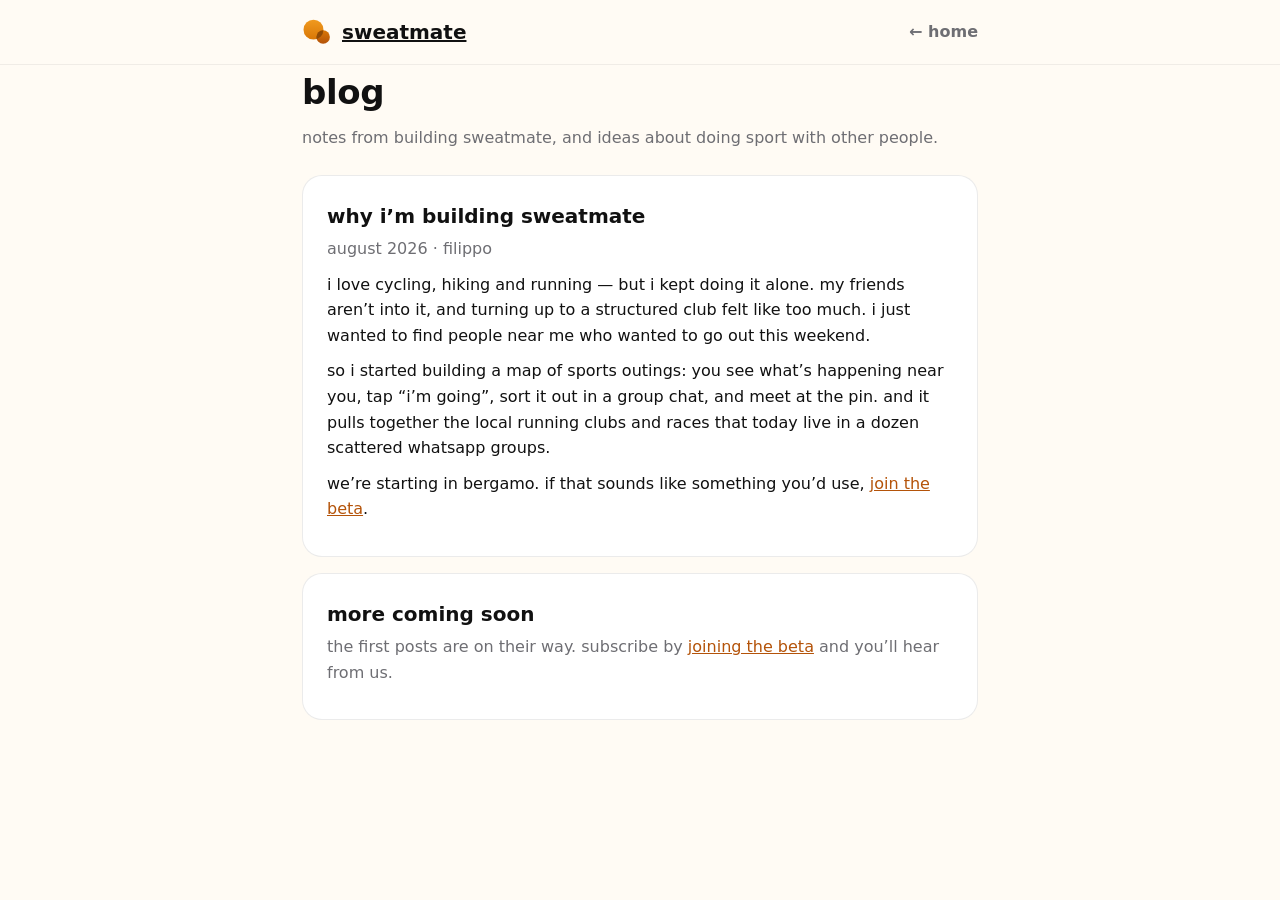
==== blog.html @ 702ef286 "sito coming soon: home (stile nomadtable per lo sport), guidelines, blog, beta signup + CNAME sweatm" ====
<!DOCTYPE html>
<html lang="en">
<head>
<meta charset="utf-8">
<meta name="viewport" content="width=device-width, initial-scale=1">
<title>sweatmate — blog</title>
<link rel="stylesheet" href="_style.css">
</head>
<body>
<svg width="0" height="0" style="position:absolute"><defs>
  <linearGradient id="gl" x1="0" y1="0" x2="0" y2="1"><stop offset="0" stop-color="#F09A1F"/><stop offset="1" stop-color="#D97706"/></linearGradient>
  <linearGradient id="gr" x1="0" y1="0" x2="0" y2="1"><stop offset="0" stop-color="#D97706"/><stop offset="1" stop-color="#B45309"/></linearGradient>
</defs></svg>
<header><div class="nav">
  <a class="brand" href="/"><svg class="pin" viewBox="0 0 512 512"><g transform="translate(256,256)"><circle cx="-60" cy="-40" r="170" fill="url(#gl)"/><circle cx="105" cy="85" r="115" fill="url(#gr)"/><clipPath id="c"><circle cx="-60" cy="-40" r="170"/></clipPath><circle cx="105" cy="85" r="115" fill="#8F4A05" clip-path="url(#c)"/></g></svg>sweatmate</a>
  <a class="back" href="/">← home</a>
</div></header>
<main class="wrap">
  <h1>blog</h1>
  <p class="muted">notes from building sweatmate, and ideas about doing sport with other people.</p>

  <div class="post" style="margin-top:24px">
    <h3>why i’m building sweatmate</h3>
    <p class="muted">august 2026 · filippo</p>
    <p>i love cycling, hiking and running — but i kept doing it alone. my friends aren’t into it, and turning up to a structured club felt like too much. i just wanted to find people near me who wanted to go out this weekend.</p>
    <p>so i started building a map of sports outings: you see what’s happening near you, tap “i’m going”, sort it out in a group chat, and meet at the pin. and it pulls together the local running clubs and races that today live in a dozen scattered whatsapp groups.</p>
    <p>we’re starting in bergamo. if that sounds like something you’d use, <a href="/#join">join the beta</a>.</p>
  </div>

  <div class="post">
    <h3>more coming soon</h3>
    <p class="muted">the first posts are on their way. subscribe by <a href="/#join">joining the beta</a> and you’ll hear from us.</p>
  </div>
</main>
</body>
</html>
---- _style.css ----
:root{
  --amber:#D97706; --amber-lo:#B45309; --tint:#FCECD9; --ink:#111; --grey:#6E6E73; --bg:#FFFBF4;
  --round: ui-rounded, "SF Pro Rounded", system-ui, -apple-system, "Segoe UI", sans-serif;
}
*{box-sizing:border-box; margin:0; padding:0;}
body{font-family:var(--round); color:var(--ink); background:var(--bg); line-height:1.6;
     -webkit-font-smoothing:antialiased;}
a{color:var(--amber-lo);}
.wrap{max-width:720px; margin:0 auto; padding:0 22px;}
header{border-bottom:1px solid rgba(0,0,0,.06); background:var(--bg);}
.nav{display:flex; align-items:center; gap:10px; height:64px; max-width:720px; margin:0 auto; padding:0 22px;}
.brand{display:flex; align-items:center; gap:10px; font-weight:800; font-size:20px; color:var(--ink);}
.brand svg{width:30px; height:30px;}
.nav .back{margin-left:auto; color:var(--grey); font-weight:600; text-decoration:none;}
main{padding:40px 0 80px;}
h1{font-size:34px; font-weight:800; margin-bottom:6px; letter-spacing:-.01em;}
h2{font-size:21px; font-weight:800; margin:32px 0 8px;}
.muted{color:var(--grey);}
p,li{margin-bottom:10px;}
ul{padding-left:22px;}
.post{border:1px solid rgba(0,0,0,.08); border-radius:20px; padding:24px; margin-bottom:16px; background:#fff;}
.post h3{font-size:20px; font-weight:800; margin-bottom:4px;}
.pin{width:30px;height:30px;vertical-align:middle;}
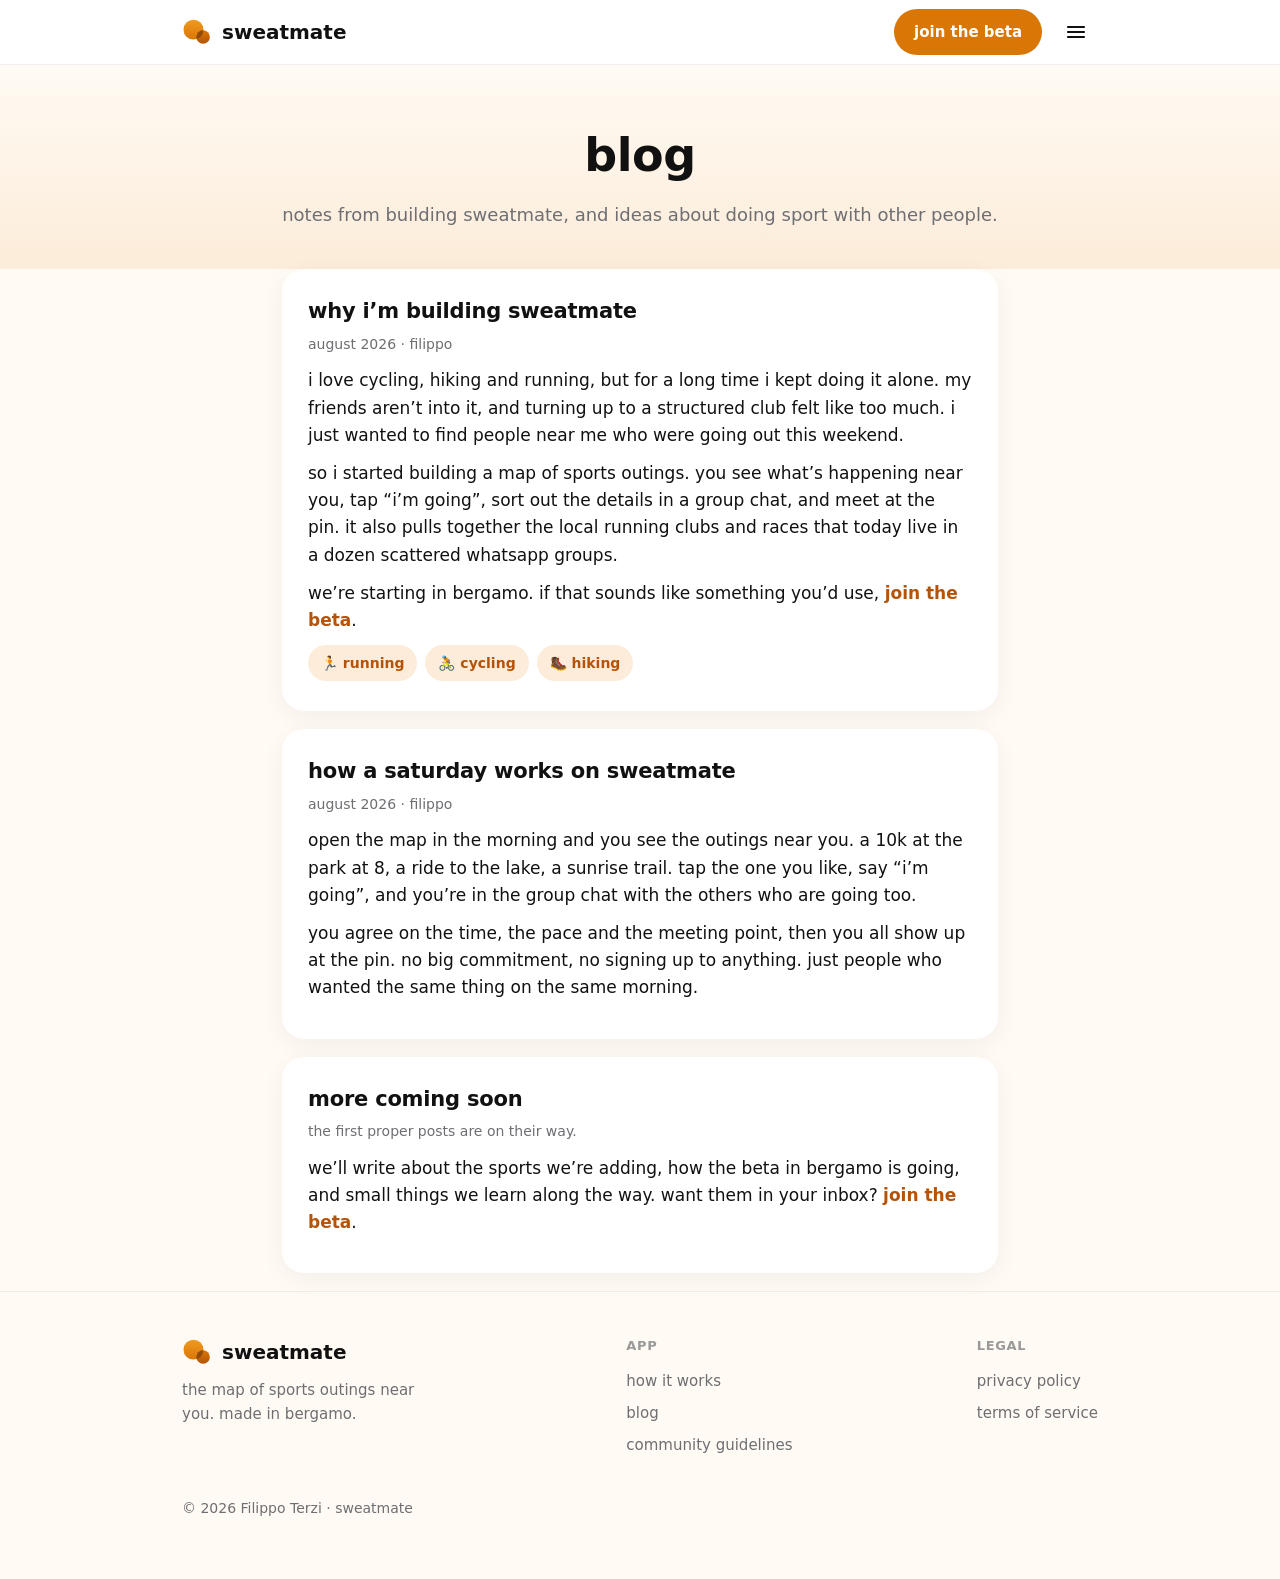
==== commit e5211e76: "site: white header + hamburger menu, no horizontal motion, founder photo, blog/guidelines redesign, " ====
--- a/blog.html
+++ b/blog.html
@@ -3,7 +3,8 @@
 <head>
 <meta charset="utf-8">
 <meta name="viewport" content="width=device-width, initial-scale=1">
-<title>sweatmate — blog</title>
+<title>sweatmate · blog</title>
+<link rel="icon" href="data:image/svg+xml,%3Csvg xmlns=%22http://www.w3.org/2000/svg%22 viewBox=%220 0 512 512%22%3E%3Cdefs%3E%3ClinearGradient id=%22a%22 x1=%220%22 y1=%220%22 x2=%220%22 y2=%221%22%3E%3Cstop offset=%220%22 stop-color=%22%23F09A1F%22/%3E%3Cstop offset=%221%22 stop-color=%22%23D97706%22/%3E%3C/linearGradient%3E%3ClinearGradient id=%22b%22 x1=%220%22 y1=%220%22 x2=%220%22 y2=%221%22%3E%3Cstop offset=%220%22 stop-color=%22%23D97706%22/%3E%3Cstop offset=%221%22 stop-color=%22%23B45309%22/%3E%3C/linearGradient%3E%3CclipPath id=%22c%22%3E%3Ccircle cx=%22196%22 cy=%22216%22 r=%22170%22/%3E%3C/clipPath%3E%3C/defs%3E%3Ccircle cx=%22196%22 cy=%22216%22 r=%22170%22 fill=%22url(%23a)%22/%3E%3Ccircle cx=%22361%22 cy=%22341%22 r=%22115%22 fill=%22url(%23b)%22/%3E%3Ccircle cx=%22361%22 cy=%22341%22 r=%22115%22 fill=%22%238F4A05%22 clip-path=%22url(%23c)%22/%3E%3C/svg%3E">
 <link rel="stylesheet" href="_style.css">
 </head>
 <body>
@@ -11,26 +12,69 @@
   <linearGradient id="gl" x1="0" y1="0" x2="0" y2="1"><stop offset="0" stop-color="#F09A1F"/><stop offset="1" stop-color="#D97706"/></linearGradient>
   <linearGradient id="gr" x1="0" y1="0" x2="0" y2="1"><stop offset="0" stop-color="#D97706"/><stop offset="1" stop-color="#B45309"/></linearGradient>
 </defs></svg>
+
 <header><div class="nav">
   <a class="brand" href="/"><svg class="pin" viewBox="0 0 512 512"><g transform="translate(256,256)"><circle cx="-60" cy="-40" r="170" fill="url(#gl)"/><circle cx="105" cy="85" r="115" fill="url(#gr)"/><clipPath id="c"><circle cx="-60" cy="-40" r="170"/></clipPath><circle cx="105" cy="85" r="115" fill="#8F4A05" clip-path="url(#c)"/></g></svg>sweatmate</a>
-  <a class="back" href="/">← home</a>
+  <input type="checkbox" id="mnav" class="mtoggle" hidden>
+  <div class="navright">
+    <a href="/#join" class="btn">join the beta</a>
+    <label for="mnav" class="burger" aria-label="menu"><svg viewBox="0 0 24 24" fill="none" stroke="currentColor" stroke-width="2.2" stroke-linecap="round"><path d="M4 7h16M4 12h16M4 17h16"/></svg></label>
+  </div>
+  <nav class="drawer">
+    <a href="/#how">how it works</a>
+    <a href="/blog.html">blog</a>
+    <a href="/guidelines.html">guidelines</a>
+    <a href="/privacy.html">privacy</a>
+    <a href="/terms.html">terms</a>
+  </nav>
 </div></header>
+
+<section class="pagehero">
+  <div class="wrap"><h1>blog</h1>
+  <p>notes from building sweatmate, and ideas about doing sport with other people.</p></div>
+</section>
+
 <main class="wrap">
-  <h1>blog</h1>
-  <p class="muted">notes from building sweatmate, and ideas about doing sport with other people.</p>
+  <article class="post">
+    <h3>why i’m building sweatmate</h3>
+    <p class="date">august 2026 · filippo</p>
+    <p>i love cycling, hiking and running, but for a long time i kept doing it alone. my friends aren’t into it, and turning up to a structured club felt like too much. i just wanted to find people near me who were going out this weekend.</p>
+    <p>so i started building a map of sports outings. you see what’s happening near you, tap “i’m going”, sort out the details in a group chat, and meet at the pin. it also pulls together the local running clubs and races that today live in a dozen scattered whatsapp groups.</p>
+    <p>we’re starting in bergamo. if that sounds like something you’d use, <a href="/#join">join the beta</a>.</p>
+    <div class="chips"><span class="chip">🏃 running</span><span class="chip">🚴 cycling</span><span class="chip">🥾 hiking</span></div>
+  </article>
 
-  <div class="post" style="margin-top:24px">
-    <h3>why i’m building sweatmate</h3>
-    <p class="muted">august 2026 · filippo</p>
-    <p>i love cycling, hiking and running — but i kept doing it alone. my friends aren’t into it, and turning up to a structured club felt like too much. i just wanted to find people near me who wanted to go out this weekend.</p>
-    <p>so i started building a map of sports outings: you see what’s happening near you, tap “i’m going”, sort it out in a group chat, and meet at the pin. and it pulls together the local running clubs and races that today live in a dozen scattered whatsapp groups.</p>
-    <p>we’re starting in bergamo. if that sounds like something you’d use, <a href="/#join">join the beta</a>.</p>
+  <article class="post">
+    <h3>how a saturday works on sweatmate</h3>
+    <p class="date">august 2026 · filippo</p>
+    <p>open the map in the morning and you see the outings near you. a 10k at the park at 8, a ride to the lake, a sunrise trail. tap the one you like, say “i’m going”, and you’re in the group chat with the others who are going too.</p>
+    <p>you agree on the time, the pace and the meeting point, then you all show up at the pin. no big commitment, no signing up to anything. just people who wanted the same thing on the same morning.</p>
+  </article>
+
+  <article class="post">
+    <h3>more coming soon</h3>
+    <p class="date">the first proper posts are on their way.</p>
+    <p>we’ll write about the sports we’re adding, how the beta in bergamo is going, and small things we learn along the way. want them in your inbox? <a href="/#join">join the beta</a>.</p>
+  </article>
+</main>
+
+<footer><div class="wrap">
+  <div class="cols">
+    <div>
+      <a class="brand" href="/"><svg class="pin" viewBox="0 0 512 512"><g transform="translate(256,256)"><circle cx="-60" cy="-40" r="170" fill="url(#gl)"/><circle cx="105" cy="85" r="115" fill="url(#gr)"/><clipPath id="cf"><circle cx="-60" cy="-40" r="170"/></clipPath><circle cx="105" cy="85" r="115" fill="#8F4A05" clip-path="url(#cf)"/></g></svg> sweatmate</a>
+      <p style="margin-top:10px; max-width:260px">the map of sports outings near you. made in bergamo.</p>
+    </div>
+    <div><h4>app</h4><ul>
+      <li><a href="/#how">how it works</a></li>
+      <li><a href="/blog.html">blog</a></li>
+      <li><a href="/guidelines.html">community guidelines</a></li>
+    </ul></div>
+    <div><h4>legal</h4><ul>
+      <li><a href="/privacy.html">privacy policy</a></li>
+      <li><a href="/terms.html">terms of service</a></li>
+    </ul></div>
   </div>
-
-  <div class="post">
-    <h3>more coming soon</h3>
-    <p class="muted">the first posts are on their way. subscribe by <a href="/#join">joining the beta</a> and you’ll hear from us.</p>
-  </div>
-</main>
+  <div class="copy">© 2026 Filippo Terzi · sweatmate</div>
+</div></footer>
 </body>
 </html>
--- a/_style.css
+++ b/_style.css
@@ -1,23 +1,65 @@
 :root{
-  --amber:#D97706; --amber-lo:#B45309; --tint:#FCECD9; --ink:#111; --grey:#6E6E73; --bg:#FFFBF4;
+  --amber:#D97706; --amber-hi:#F09A1F; --amber-lo:#B45309; --tint:#FCECD9;
+  --ink:#111; --grey:#6E6E73; --bg:#FFFBF4;
   --round: ui-rounded, "SF Pro Rounded", system-ui, -apple-system, "Segoe UI", sans-serif;
 }
 *{box-sizing:border-box; margin:0; padding:0;}
+html,body{overflow-x:hidden;}
 body{font-family:var(--round); color:var(--ink); background:var(--bg); line-height:1.6;
      -webkit-font-smoothing:antialiased;}
-a{color:var(--amber-lo);}
-.wrap{max-width:720px; margin:0 auto; padding:0 22px;}
-header{border-bottom:1px solid rgba(0,0,0,.06); background:var(--bg);}
-.nav{display:flex; align-items:center; gap:10px; height:64px; max-width:720px; margin:0 auto; padding:0 22px;}
+a{color:inherit; text-decoration:none;}
+.wrap{max-width:760px; margin:0 auto; padding:0 22px;}
+h1,h2,h3{font-weight:800; letter-spacing:-.01em;}
+
+/* header (bianco, link nel menu — come la home) */
+header{position:sticky; top:0; z-index:40; background:#fff; border-bottom:1px solid rgba(0,0,0,.06);}
+.nav{display:flex; align-items:center; gap:16px; height:64px; max-width:960px; margin:0 auto; padding:0 22px; position:relative;}
 .brand{display:flex; align-items:center; gap:10px; font-weight:800; font-size:20px; color:var(--ink);}
 .brand svg{width:30px; height:30px;}
-.nav .back{margin-left:auto; color:var(--grey); font-weight:600; text-decoration:none;}
-main{padding:40px 0 80px;}
-h1{font-size:34px; font-weight:800; margin-bottom:6px; letter-spacing:-.01em;}
-h2{font-size:21px; font-weight:800; margin:32px 0 8px;}
+.navright{margin-left:auto; display:flex; align-items:center; gap:12px;}
+.btn{display:inline-block; background:var(--amber); color:#fff; font-weight:700;
+     padding:11px 20px; border-radius:999px; border:none; cursor:pointer; font-size:15px;
+     font-family:var(--round);}
+.btn:hover{background:var(--amber-lo);}
+.burger{display:flex; align-items:center; justify-content:center; width:44px; height:44px;
+        border-radius:12px; cursor:pointer; color:var(--ink);}
+.burger:hover{background:rgba(0,0,0,.05);}
+.burger svg{width:24px; height:24px;}
+.drawer{position:absolute; top:60px; right:22px; display:none; flex-direction:column;
+        background:#fff; border:1px solid rgba(0,0,0,.08); border-radius:16px; padding:8px;
+        min-width:190px; box-shadow:0 14px 40px rgba(0,0,0,.12); z-index:50;}
+.drawer a{padding:11px 14px; border-radius:10px; color:var(--ink); font-weight:600; font-size:15px;}
+.drawer a:hover{background:var(--tint); color:var(--amber-lo);}
+.mtoggle:checked ~ .drawer{display:flex;}
+
+/* page hero band */
+.pagehero{background:linear-gradient(180deg,var(--bg),var(--tint)); padding:54px 0 40px; text-align:center;}
+.pagehero h1{font-size:clamp(32px,5vw,46px);}
+.pagehero p{color:var(--grey); font-size:18px; margin-top:8px;}
+
+/* content */
+main{padding:44px 0 90px;}
+main h2{font-size:22px; margin:34px 0 8px;}
 .muted{color:var(--grey);}
-p,li{margin-bottom:10px;}
-ul{padding-left:22px;}
-.post{border:1px solid rgba(0,0,0,.08); border-radius:20px; padding:24px; margin-bottom:16px; background:#fff;}
-.post h3{font-size:20px; font-weight:800; margin-bottom:4px;}
-.pin{width:30px;height:30px;vertical-align:middle;}
+main p,main li{margin-bottom:11px; font-size:17px;}
+main ul{padding-left:22px;}
+main a{color:var(--amber-lo); font-weight:600;}
+
+/* cards / posts */
+.post{background:#fff; border-radius:22px; padding:26px; margin-bottom:18px;
+      box-shadow:0 6px 24px rgba(0,0,0,.05);}
+.post h3{font-size:21px; margin-bottom:4px;}
+.post .date{color:var(--grey); font-size:14px; margin-bottom:12px;}
+.chips{display:flex; flex-wrap:wrap; gap:8px; margin:6px 0 4px;}
+.chip{background:var(--tint); color:var(--amber-lo); font-weight:700; font-size:14px;
+      padding:7px 13px; border-radius:999px;}
+
+/* footer (come la home) */
+footer{padding:44px 0 60px; border-top:1px solid rgba(0,0,0,.06); color:var(--grey); font-size:15px;}
+footer .wrap{max-width:960px;}
+footer .cols{display:flex; flex-wrap:wrap; gap:40px; justify-content:space-between;}
+footer a{color:var(--grey);} footer a:hover{color:var(--ink);}
+footer h4{font-size:13px; text-transform:uppercase; letter-spacing:.05em; color:#999; margin-bottom:12px; font-weight:700;}
+footer li{list-style:none; margin-bottom:8px;}
+.copy{margin-top:32px; font-size:14px;}
+.pin{width:30px; height:30px; vertical-align:middle;}
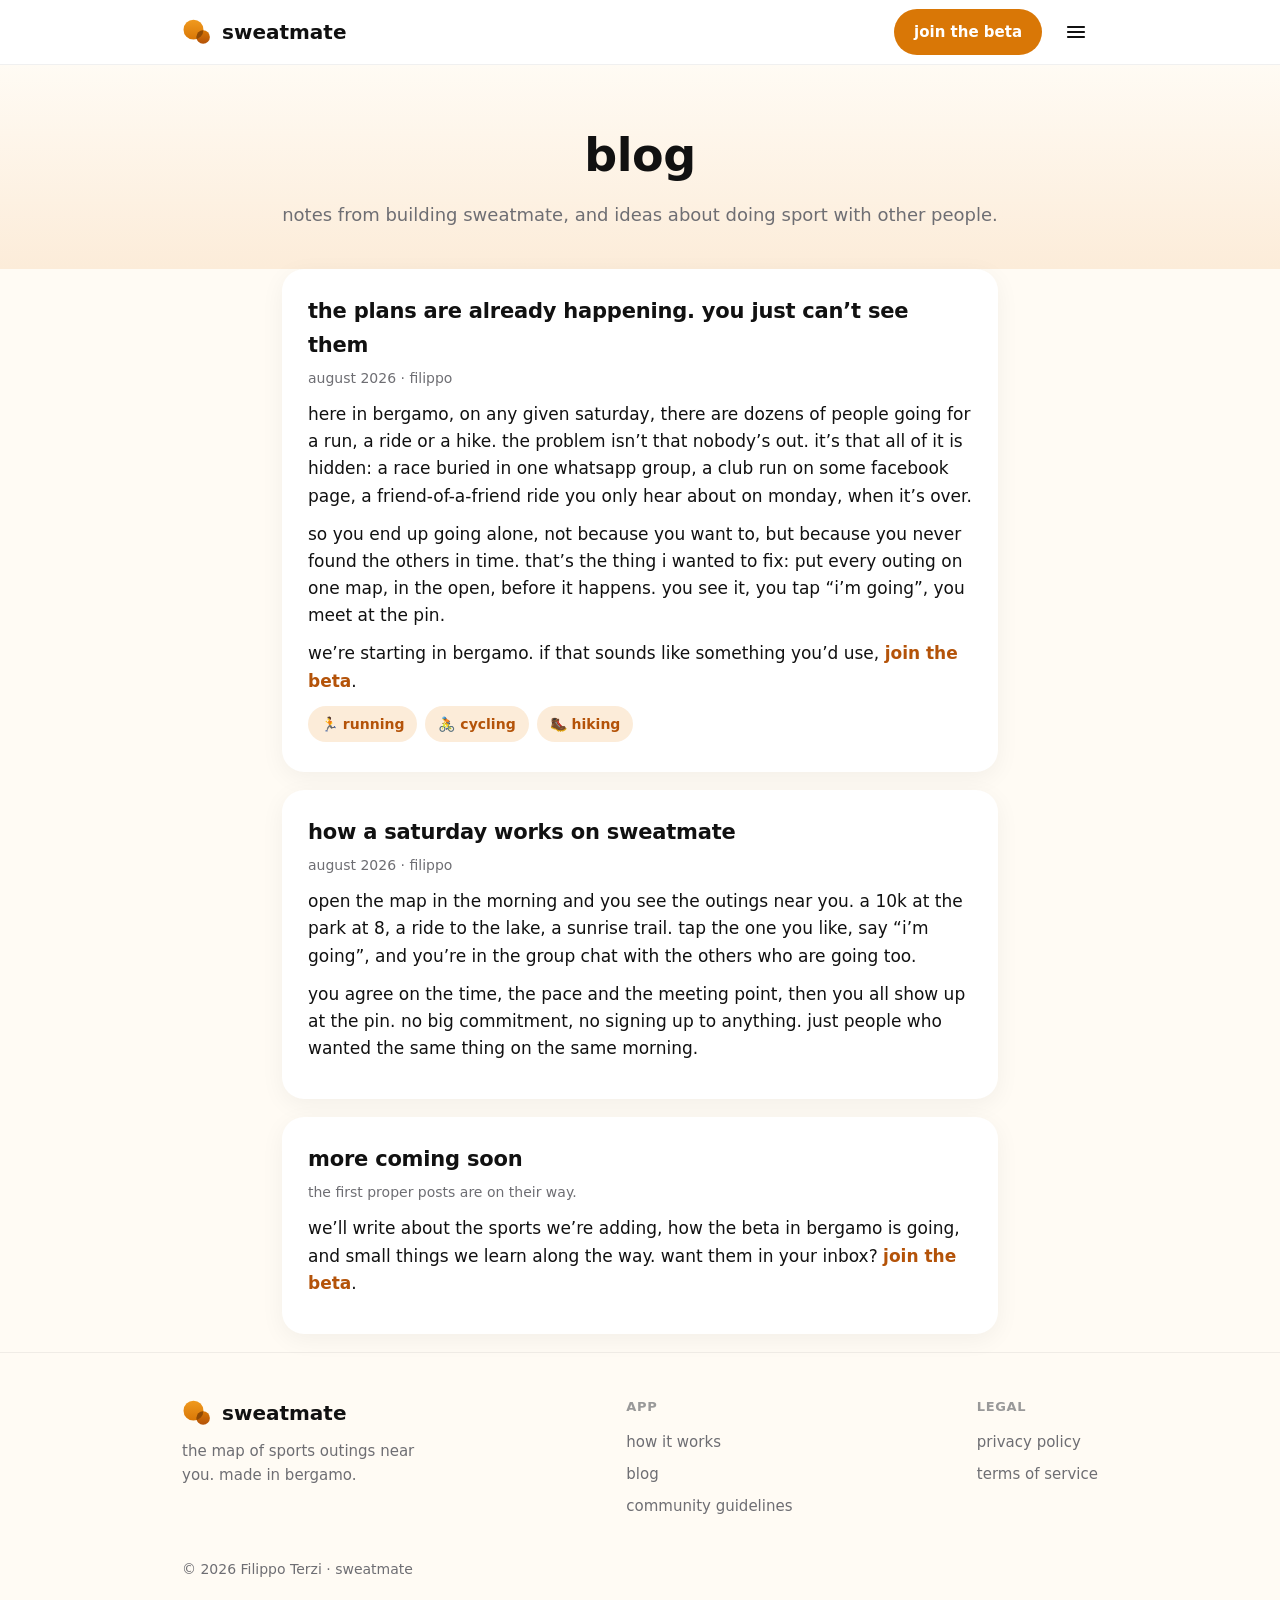
==== commit 67fedfff: "fix: add .nojekyll so GitHub Pages serves _style.css (Jekyll skips underscore files); refresh blog p" ====
--- a/blog.html
+++ b/blog.html
@@ -36,10 +36,10 @@
 
 <main class="wrap">
   <article class="post">
-    <h3>why i’m building sweatmate</h3>
+    <h3>the plans are already happening. you just can’t see them</h3>
     <p class="date">august 2026 · filippo</p>
-    <p>i love cycling, hiking and running, but for a long time i kept doing it alone. my friends aren’t into it, and turning up to a structured club felt like too much. i just wanted to find people near me who were going out this weekend.</p>
-    <p>so i started building a map of sports outings. you see what’s happening near you, tap “i’m going”, sort out the details in a group chat, and meet at the pin. it also pulls together the local running clubs and races that today live in a dozen scattered whatsapp groups.</p>
+    <p>here in bergamo, on any given saturday, there are dozens of people going for a run, a ride or a hike. the problem isn’t that nobody’s out. it’s that all of it is hidden: a race buried in one whatsapp group, a club run on some facebook page, a friend-of-a-friend ride you only hear about on monday, when it’s over.</p>
+    <p>so you end up going alone, not because you want to, but because you never found the others in time. that’s the thing i wanted to fix: put every outing on one map, in the open, before it happens. you see it, you tap “i’m going”, you meet at the pin.</p>
     <p>we’re starting in bergamo. if that sounds like something you’d use, <a href="/#join">join the beta</a>.</p>
     <div class="chips"><span class="chip">🏃 running</span><span class="chip">🚴 cycling</span><span class="chip">🥾 hiking</span></div>
   </article>
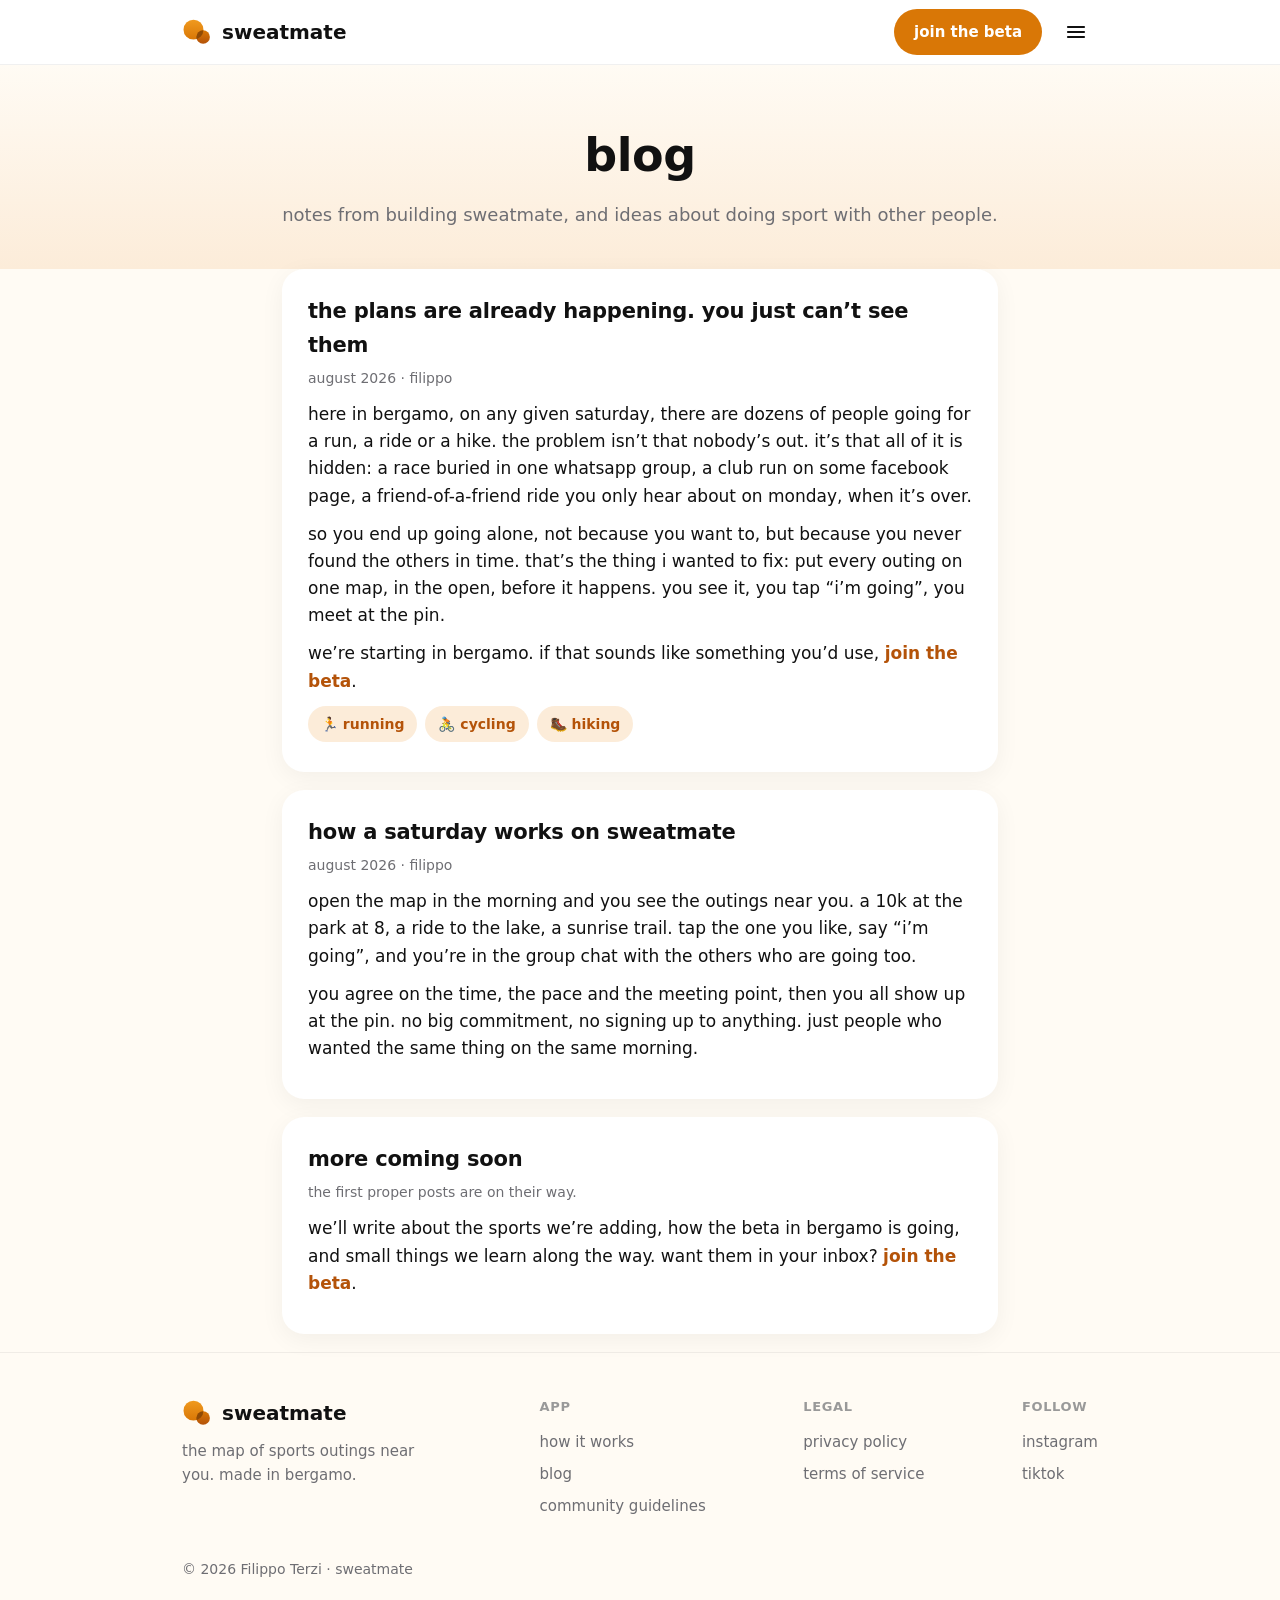
==== commit e6525ed3: "add social links (instagram @sweatmate_app, tiktok @sweatmate) to footers Co-Authored-By: Claude Fab" ====
--- a/blog.html
+++ b/blog.html
@@ -5,7 +5,7 @@
 <meta name="viewport" content="width=device-width, initial-scale=1">
 <title>sweatmate · blog</title>
 <link rel="icon" href="data:image/svg+xml,%3Csvg xmlns=%22http://www.w3.org/2000/svg%22 viewBox=%220 0 512 512%22%3E%3Cdefs%3E%3ClinearGradient id=%22a%22 x1=%220%22 y1=%220%22 x2=%220%22 y2=%221%22%3E%3Cstop offset=%220%22 stop-color=%22%23F09A1F%22/%3E%3Cstop offset=%221%22 stop-color=%22%23D97706%22/%3E%3C/linearGradient%3E%3ClinearGradient id=%22b%22 x1=%220%22 y1=%220%22 x2=%220%22 y2=%221%22%3E%3Cstop offset=%220%22 stop-color=%22%23D97706%22/%3E%3Cstop offset=%221%22 stop-color=%22%23B45309%22/%3E%3C/linearGradient%3E%3CclipPath id=%22c%22%3E%3Ccircle cx=%22196%22 cy=%22216%22 r=%22170%22/%3E%3C/clipPath%3E%3C/defs%3E%3Ccircle cx=%22196%22 cy=%22216%22 r=%22170%22 fill=%22url(%23a)%22/%3E%3Ccircle cx=%22361%22 cy=%22341%22 r=%22115%22 fill=%22url(%23b)%22/%3E%3Ccircle cx=%22361%22 cy=%22341%22 r=%22115%22 fill=%22%238F4A05%22 clip-path=%22url(%23c)%22/%3E%3C/svg%3E">
-<link rel="stylesheet" href="_style.css">
+<link rel="stylesheet" href="style.css">
 </head>
 <body>
 <svg width="0" height="0" style="position:absolute"><defs>
@@ -73,6 +73,10 @@
       <li><a href="/privacy.html">privacy policy</a></li>
       <li><a href="/terms.html">terms of service</a></li>
     </ul></div>
+    <div><h4>follow</h4><ul>
+      <li><a href="https://instagram.com/sweatmate_app" target="_blank" rel="noopener">instagram</a></li>
+      <li><a href="https://tiktok.com/@sweatmate" target="_blank" rel="noopener">tiktok</a></li>
+    </ul></div>
   </div>
   <div class="copy">© 2026 Filippo Terzi · sweatmate</div>
 </div></footer>
--- a/style.css
+++ b/style.css
@@ -0,0 +1,65 @@
+:root{
+  --amber:#D97706; --amber-hi:#F09A1F; --amber-lo:#B45309; --tint:#FCECD9;
+  --ink:#111; --grey:#6E6E73; --bg:#FFFBF4;
+  --round: ui-rounded, "SF Pro Rounded", system-ui, -apple-system, "Segoe UI", sans-serif;
+}
+*{box-sizing:border-box; margin:0; padding:0;}
+html,body{overflow-x:hidden;}
+body{font-family:var(--round); color:var(--ink); background:var(--bg); line-height:1.6;
+     -webkit-font-smoothing:antialiased;}
+a{color:inherit; text-decoration:none;}
+.wrap{max-width:760px; margin:0 auto; padding:0 22px;}
+h1,h2,h3{font-weight:800; letter-spacing:-.01em;}
+
+/* header (bianco, link nel menu — come la home) */
+header{position:sticky; top:0; z-index:40; background:#fff; border-bottom:1px solid rgba(0,0,0,.06);}
+.nav{display:flex; align-items:center; gap:16px; height:64px; max-width:960px; margin:0 auto; padding:0 22px; position:relative;}
+.brand{display:flex; align-items:center; gap:10px; font-weight:800; font-size:20px; color:var(--ink);}
+.brand svg{width:30px; height:30px;}
+.navright{margin-left:auto; display:flex; align-items:center; gap:12px;}
+.btn{display:inline-block; background:var(--amber); color:#fff; font-weight:700;
+     padding:11px 20px; border-radius:999px; border:none; cursor:pointer; font-size:15px;
+     font-family:var(--round);}
+.btn:hover{background:var(--amber-lo);}
+.burger{display:flex; align-items:center; justify-content:center; width:44px; height:44px;
+        border-radius:12px; cursor:pointer; color:var(--ink);}
+.burger:hover{background:rgba(0,0,0,.05);}
+.burger svg{width:24px; height:24px;}
+.drawer{position:absolute; top:60px; right:22px; display:none; flex-direction:column;
+        background:#fff; border:1px solid rgba(0,0,0,.08); border-radius:16px; padding:8px;
+        min-width:190px; box-shadow:0 14px 40px rgba(0,0,0,.12); z-index:50;}
+.drawer a{padding:11px 14px; border-radius:10px; color:var(--ink); font-weight:600; font-size:15px;}
+.drawer a:hover{background:var(--tint); color:var(--amber-lo);}
+.mtoggle:checked ~ .drawer{display:flex;}
+
+/* page hero band */
+.pagehero{background:linear-gradient(180deg,var(--bg),var(--tint)); padding:54px 0 40px; text-align:center;}
+.pagehero h1{font-size:clamp(32px,5vw,46px);}
+.pagehero p{color:var(--grey); font-size:18px; margin-top:8px;}
+
+/* content */
+main{padding:44px 0 90px;}
+main h2{font-size:22px; margin:34px 0 8px;}
+.muted{color:var(--grey);}
+main p,main li{margin-bottom:11px; font-size:17px;}
+main ul{padding-left:22px;}
+main a{color:var(--amber-lo); font-weight:600;}
+
+/* cards / posts */
+.post{background:#fff; border-radius:22px; padding:26px; margin-bottom:18px;
+      box-shadow:0 6px 24px rgba(0,0,0,.05);}
+.post h3{font-size:21px; margin-bottom:4px;}
+.post .date{color:var(--grey); font-size:14px; margin-bottom:12px;}
+.chips{display:flex; flex-wrap:wrap; gap:8px; margin:6px 0 4px;}
+.chip{background:var(--tint); color:var(--amber-lo); font-weight:700; font-size:14px;
+      padding:7px 13px; border-radius:999px;}
+
+/* footer (come la home) */
+footer{padding:44px 0 60px; border-top:1px solid rgba(0,0,0,.06); color:var(--grey); font-size:15px;}
+footer .wrap{max-width:960px;}
+footer .cols{display:flex; flex-wrap:wrap; gap:40px; justify-content:space-between;}
+footer a{color:var(--grey);} footer a:hover{color:var(--ink);}
+footer h4{font-size:13px; text-transform:uppercase; letter-spacing:.05em; color:#999; margin-bottom:12px; font-weight:700;}
+footer li{list-style:none; margin-bottom:8px;}
+.copy{margin-top:32px; font-size:14px;}
+.pin{width:30px; height:30px; vertical-align:middle;}
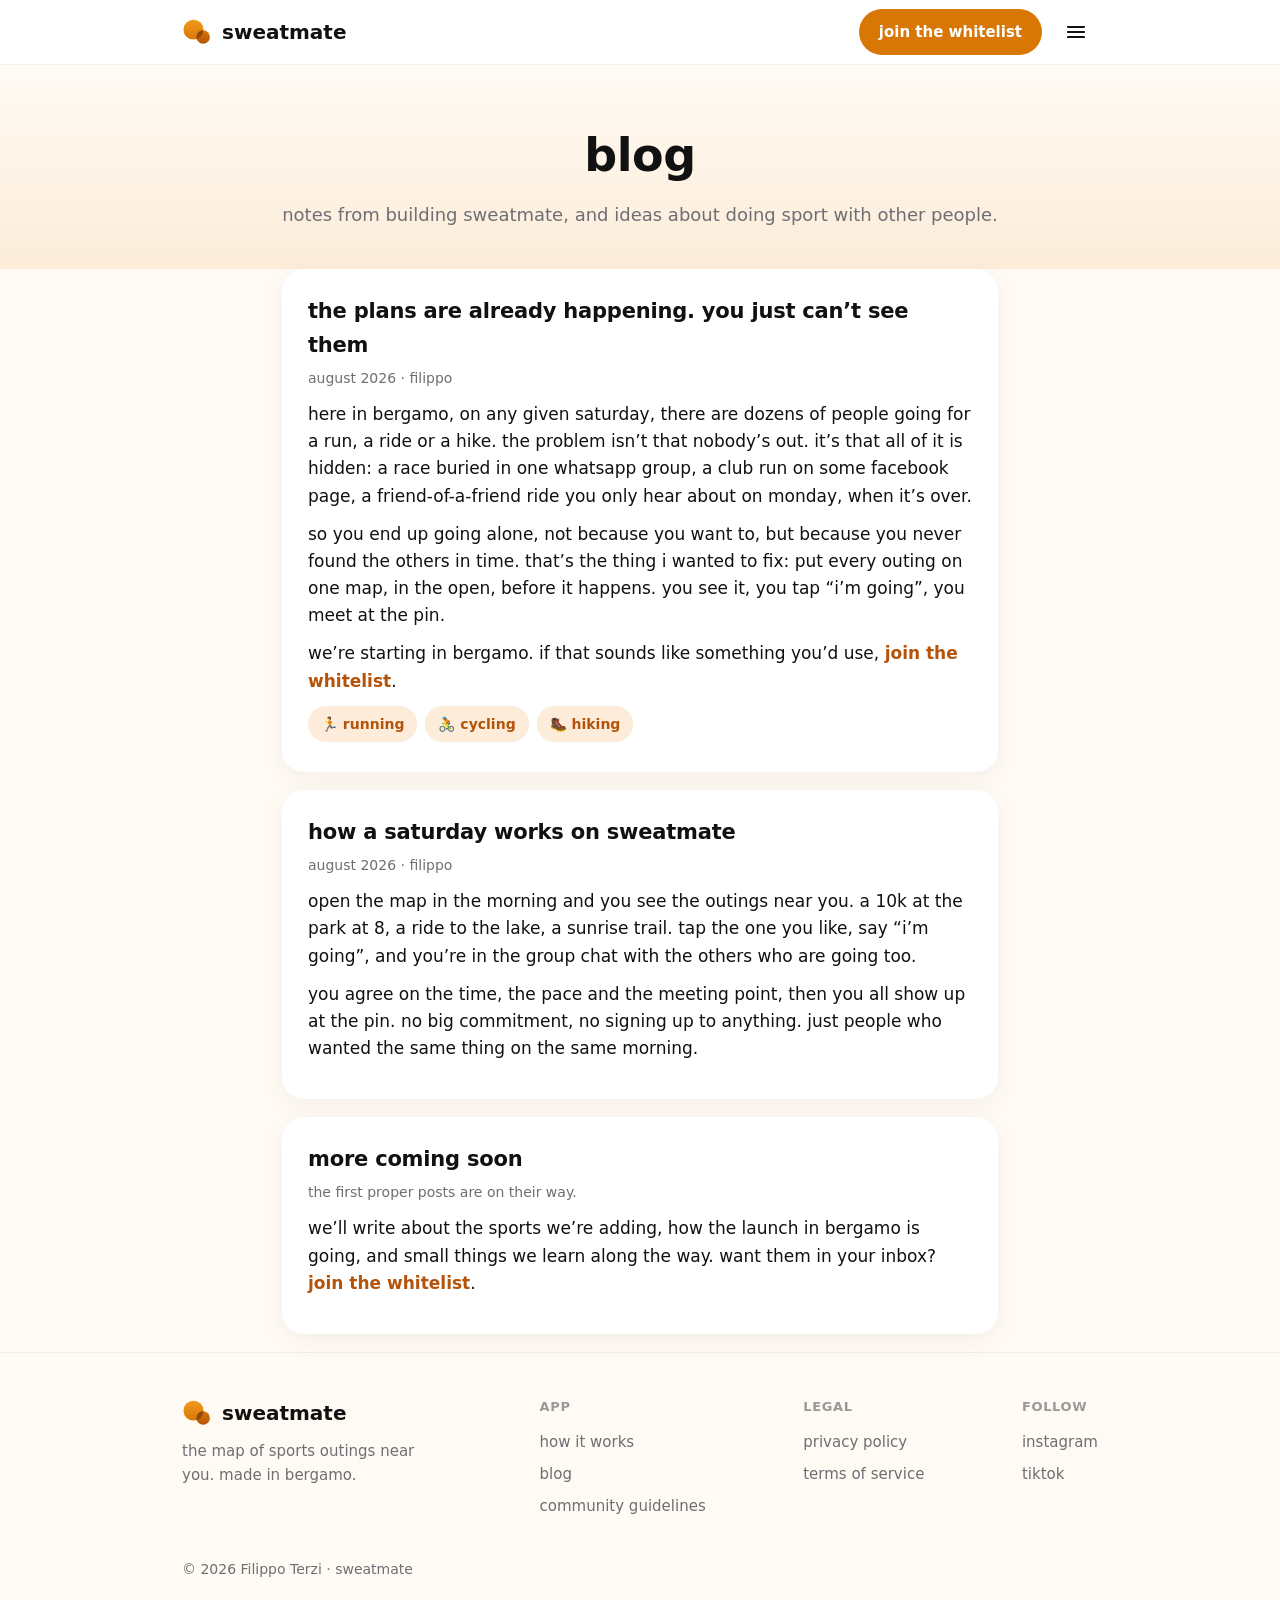
==== commit 91effe73: "sito: "join the whitelist" al posto di "beta" + badge store con google play - CTA "join the beta" ->" ====
--- a/blog.html
+++ b/blog.html
@@ -17,7 +17,7 @@
   <a class="brand" href="/"><svg class="pin" viewBox="0 0 512 512"><g transform="translate(256,256)"><circle cx="-60" cy="-40" r="170" fill="url(#gl)"/><circle cx="105" cy="85" r="115" fill="url(#gr)"/><clipPath id="c"><circle cx="-60" cy="-40" r="170"/></clipPath><circle cx="105" cy="85" r="115" fill="#8F4A05" clip-path="url(#c)"/></g></svg>sweatmate</a>
   <input type="checkbox" id="mnav" class="mtoggle" hidden>
   <div class="navright">
-    <a href="/#join" class="btn">join the beta</a>
+    <a href="/#join" class="btn">join the whitelist</a>
     <label for="mnav" class="burger" aria-label="menu"><svg viewBox="0 0 24 24" fill="none" stroke="currentColor" stroke-width="2.2" stroke-linecap="round"><path d="M4 7h16M4 12h16M4 17h16"/></svg></label>
   </div>
   <nav class="drawer">
@@ -40,7 +40,7 @@
     <p class="date">august 2026 · filippo</p>
     <p>here in bergamo, on any given saturday, there are dozens of people going for a run, a ride or a hike. the problem isn’t that nobody’s out. it’s that all of it is hidden: a race buried in one whatsapp group, a club run on some facebook page, a friend-of-a-friend ride you only hear about on monday, when it’s over.</p>
     <p>so you end up going alone, not because you want to, but because you never found the others in time. that’s the thing i wanted to fix: put every outing on one map, in the open, before it happens. you see it, you tap “i’m going”, you meet at the pin.</p>
-    <p>we’re starting in bergamo. if that sounds like something you’d use, <a href="/#join">join the beta</a>.</p>
+    <p>we’re starting in bergamo. if that sounds like something you’d use, <a href="/#join">join the whitelist</a>.</p>
     <div class="chips"><span class="chip">🏃 running</span><span class="chip">🚴 cycling</span><span class="chip">🥾 hiking</span></div>
   </article>
 
@@ -54,7 +54,7 @@
   <article class="post">
     <h3>more coming soon</h3>
     <p class="date">the first proper posts are on their way.</p>
-    <p>we’ll write about the sports we’re adding, how the beta in bergamo is going, and small things we learn along the way. want them in your inbox? <a href="/#join">join the beta</a>.</p>
+    <p>we’ll write about the sports we’re adding, how the launch in bergamo is going, and small things we learn along the way. want them in your inbox? <a href="/#join">join the whitelist</a>.</p>
   </article>
 </main>
 
